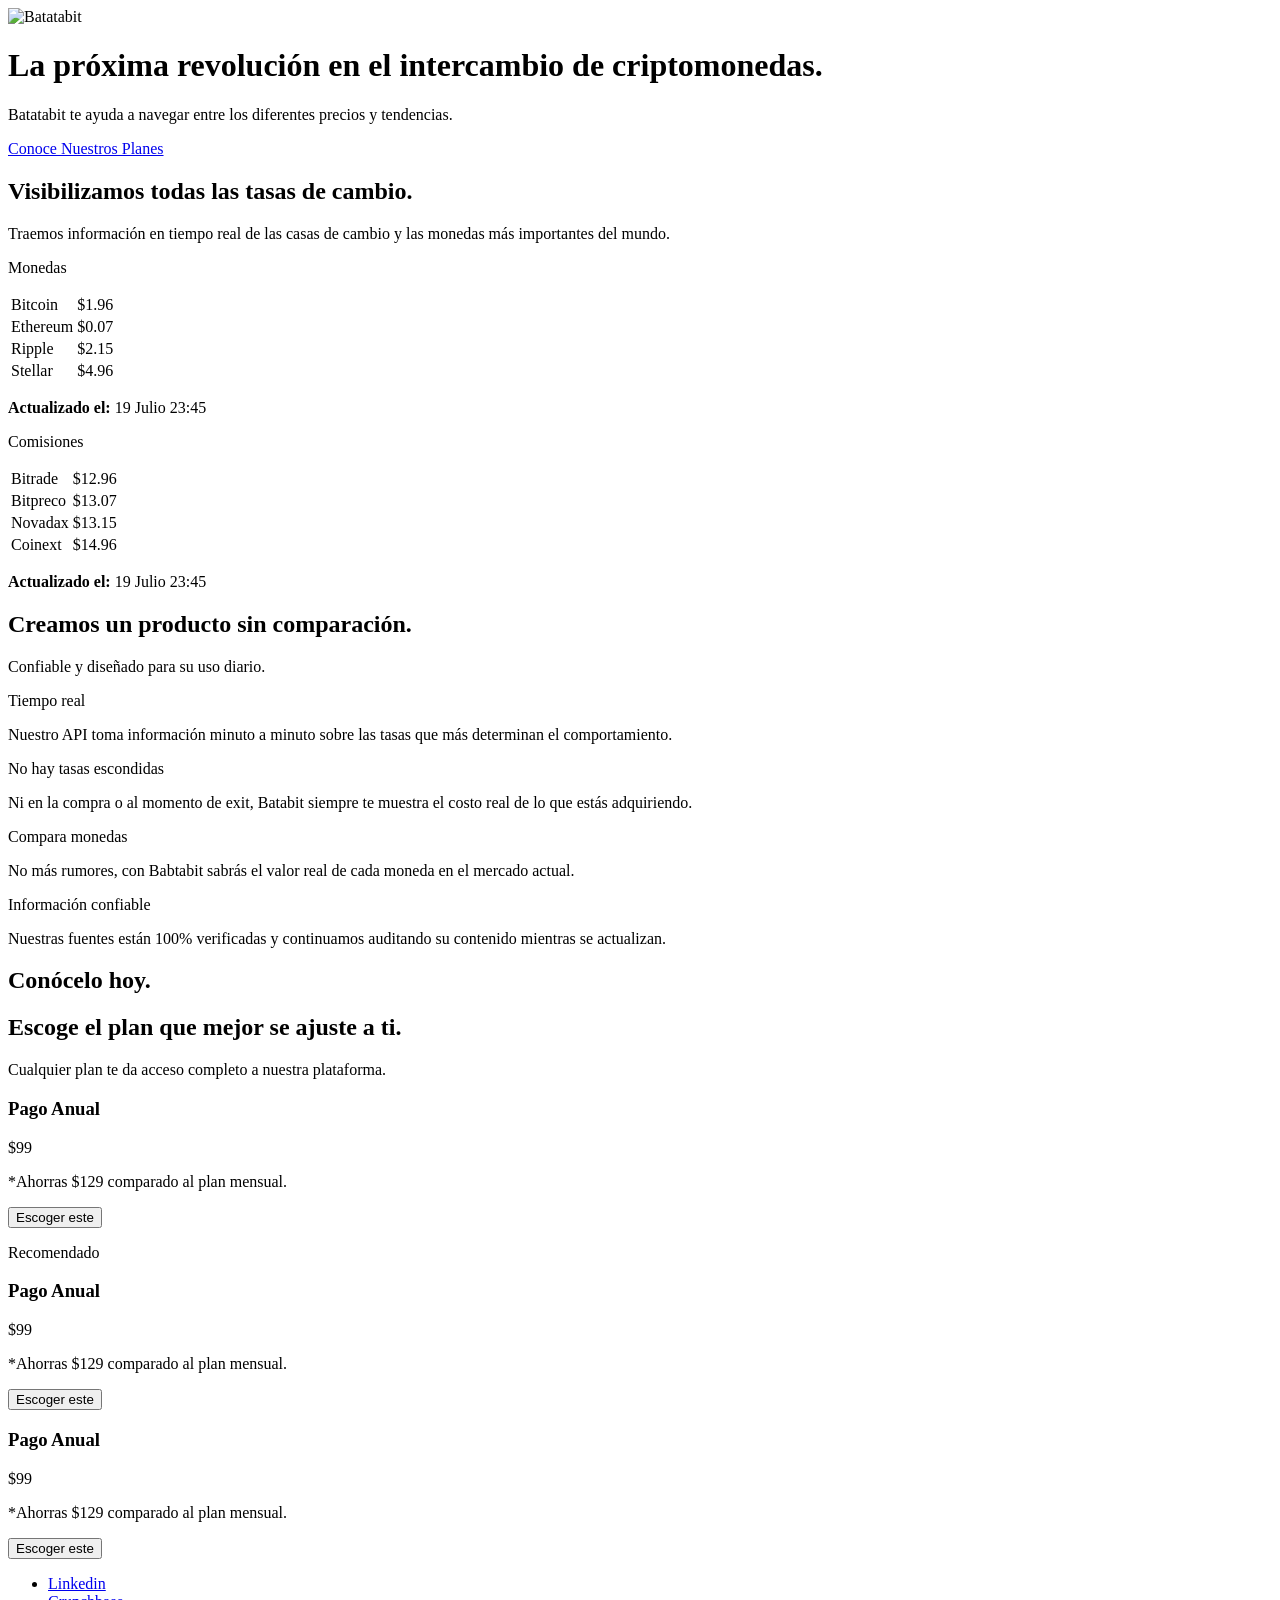
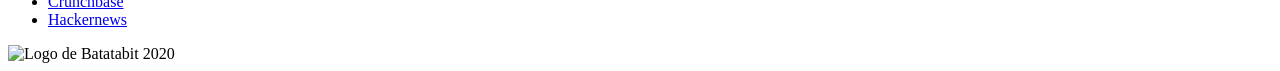
==== index.html @ c87b0e77 "chore(deploy): prepare static site for Cloudflare Pages with security headers" ====
<!DOCTYPE html>
<html lang="es">
<head>
	<meta charset="UTF-8">
	<meta http-equiv="X-UA-Compatible" content="IE=edge">
	<meta name="viewport" content="width=device-width, initial-scale=1.0">
	<meta name="description" content="Batatabit te ayuda a navegar entre los diferentes precios y tendencias del mercado de criptomonedas.">
	<title>Batatabit</title>
	<link rel="icon" type="image/svg+xml" href="./assets/icons/batata.svg" />
	<link rel="preconnect" href="https://fonts.googleapis.com" />
	<link rel="preconnect" href="https://fonts.gstatic.com" crossorigin />
	<link href="https://fonts.googleapis.com/css2?family=DM+Sans:wght@400;500;700&family=Inter:wght@400;500&display=swap" rel="stylesheet" />
	<link rel="stylesheet" href="./styles.css" />
	<link rel="stylesheet" href="./css/tablet.css" media="(min-width: 930px)" />
</head>
<body>
	<header>
		<img src="./assets/img/logo.svg" alt="Batatabit">
		<div class="header--title-container">
			<h1>La próxima revolución en el intercambio de criptomonedas.</h1>
			<p>Batatabit te ayuda a navegar entre los diferentes precios y tendencias.</p>
			<a href="#plans" class="header--button">
				Conoce Nuestros Planes <span></span>
			</a>
		</div>
	</header>
	<main>
		<section class="main-change-container">
			<div class="backgroundImg"></div>
			<div class="main-change-container--title">
				<h2>Visibilizamos todas las tasas de cambio.</h2>
				<p>Traemos información en tiempo real de las casas de cambio y las monedas más importantes del mundo.</p>
			</div>
			<section class="main-tables-container">
				<div class="main-currency-table">
					<p class="currency-table--title">Monedas</p>
					<div class="currency-table-container">
						<table>
							<tr>
								<td class="table__top-left">Bitcoin</td>
								<td class="table__top-right table__right">$1.96 <span class="down"></span></td>
							</tr>
							<tr>
								<td>Ethereum</td>
								<td class="table__right">$0.07 <span class="up"></span></td>
							</tr>
							<tr>
								<td>Ripple</td>
								<td class="table__right">$2.15 <span class="down"></span></td>
							</tr>
							<tr>
								<td class="table__bottom-left">Stellar</td>
								<td class="table__bottom-right table__right">$4.96<span class="down"></span></td>
							</tr>
						</table>
					</div>
					<div class="currency-table--date">
						<p><b>Actualizado el:</b> 19 Julio 23:45</p>
					</div>
				</div>
				<div class="main-currency-table">
					<p class="currency-table--title">Comisiones</p>
					<div class="currency-table-container">
						<table>
							<tr>
								<td class="table__top-left">Bitrade</td>
								<td class="table__top-right table__right">$12.96</td>
							</tr>
							<tr>
								<td>Bitpreco</td>
								<td class="table__right">$13.07</td>
							</tr>
							<tr>
								<td>Novadax</td>
								<td class="table__right">$13.15</td>
							</tr>
							<tr>
								<td class="table__bottom-left">Coinext</td>
								<td class="table__bottom-right table__right">$14.96</td>
							</tr>
						</table>
					</div>
					<div class="currency-table--date">
						<p><b>Actualizado el:</b> 19 Julio 23:45</p>
					</div>
				</div>
			</section>
		</section>
		<section class="main-product-detail">
			<span class="product-detail--batata-logo"></span>
			<div class="product-detail--title">
				<h2>Creamos un producto sin comparación.</h2>
				<p>Confiable y diseñado para su uso diario.</p>
			</div>
			<section class="product-cards--container">
				<article class="product-detail--card">
					<span class="clock icon-card"></span>
					<p class="product--card-title">Tiempo real</p>
					<p class="product--card-body">
						Nuestro API toma información minuto a minuto sobre las tasas que más determinan el comportamiento.
					</p>
				</article>
				<article class="product-detail--card">
					<span class="eye icon-card"></span>
					<p class="product--card-title">No hay tasas escondidas</p>
					<p class="product--card-body">
						Ni en la compra o al momento de exit, Batabit siempre te muestra el costo real de lo que estás adquiriendo.
					</p>
				</article>
				<article class="product-detail--card">
					<span class="dolar icon-card"></span>
					<p class="product--card-title">Compara monedas</p>
					<p class="product--card-body">
						No más rumores, con Babtabit sabrás el valor real de cada moneda en el mercado actual.
					</p>
				</article>
				<article class="product-detail--card">
					<span class="circle icon-card"></span>
					<p class="product--card-title">Información confiable</p>
					<p class="product--card-body">
						Nuestras fuentes están 100% verificadas y continuamos auditando su contenido mientras se actualizan.
					</p>
				</article>
			</section>
		</section>
		<section class="bitcoin-img-container">
			<h2>Conócelo hoy.</h2>
		</section>
		<section id="plans" class="main-plans-container">
			<div class="plans--title">
				<h2>Escoge el plan que mejor se ajuste a ti.</h2>
				<p>Cualquier plan te da acceso completo a nuestra plataforma.</p>
			</div>
			<section class="plans-container--slider">
				<article class="plans-container--card">
					<div class="plan-info-container">
						<h3 class="plan-card--title">Pago Anual</h3>
						<p class="plan-card--price"><span>$</span>99</p>
						<p class="plan-card--saving">*Ahorras $129 comparado al plan mensual.</p>
						<button class="plan-card--ca">Escoger este <span></span></button>
					</div>
				</article>
				<article class="plans-container--card">
					<p class="recommended">Recomendado</p>
					<div class="plan-info-container">
						<h3 class="plan-card--title">Pago Anual</h3>
						<p class="plan-card--price"><span>$</span>99</p>
						<p class="plan-card--saving">*Ahorras $129 comparado al plan mensual.</p>
						<button class="plan-card--ca">Escoger este <span></span></button>
					</div>
				</article>
				<article class="plans-container--card">
					<div class="plan-info-container">
						<h3 class="plan-card--title">Pago Anual</h3>
						<p class="plan-card--price"><span>$</span>99</p>
						<p class="plan-card--saving">*Ahorras $129 comparado al plan mensual.</p>
						<button class="plan-card--ca">Escoger este <span></span></button>
					</div>
				</article>
			</section>
		</section>
	</main>
	<footer>
		<section class="left">
			<ul>
				<li><a href="#">Linkedin</a></li>
				<li><a href="#">Crunchbase</a></li>
				<li><a href="#">Hackernews</a></li>
			</ul>
		</section>
		<section class="rigth">
			<img loading="lazy" src="./assets/img/logo-footer.svg" alt="Logo de Batatabit 2020">
		</section>
	</footer>
</body>
</html>
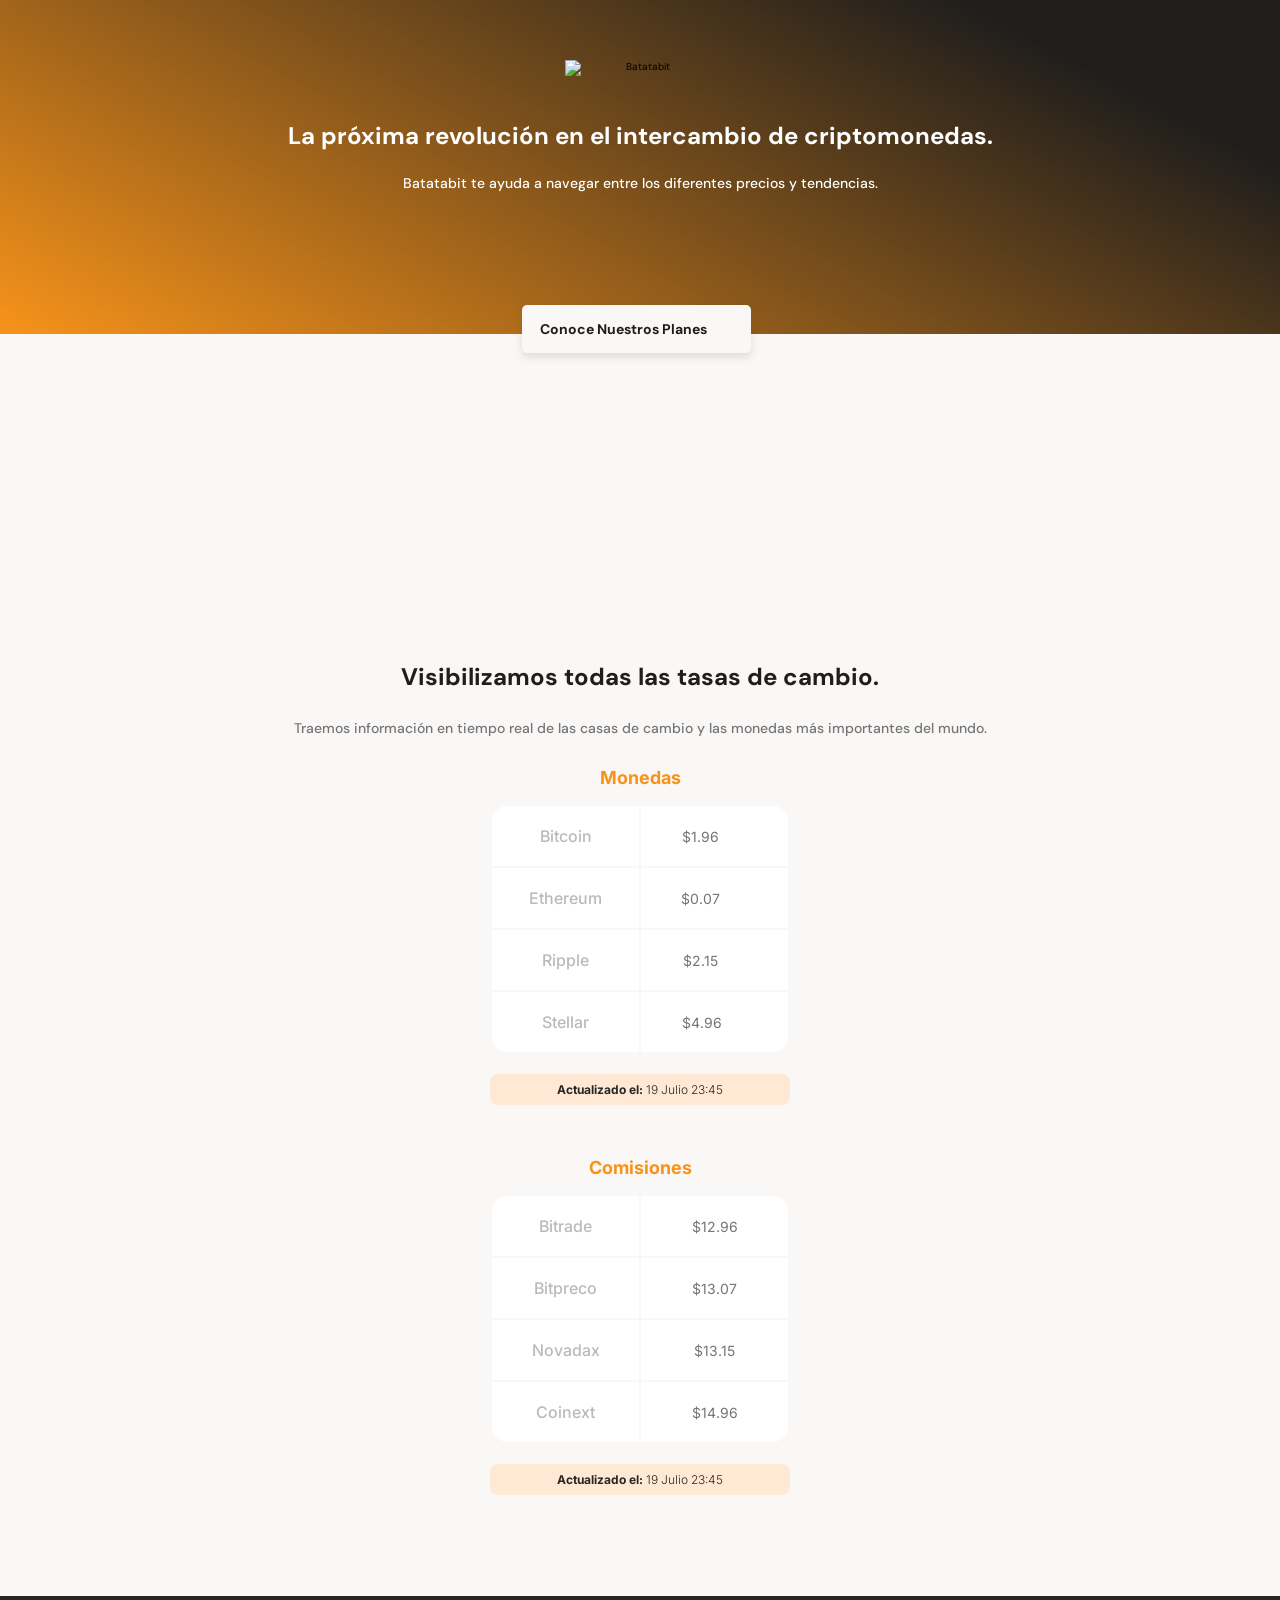
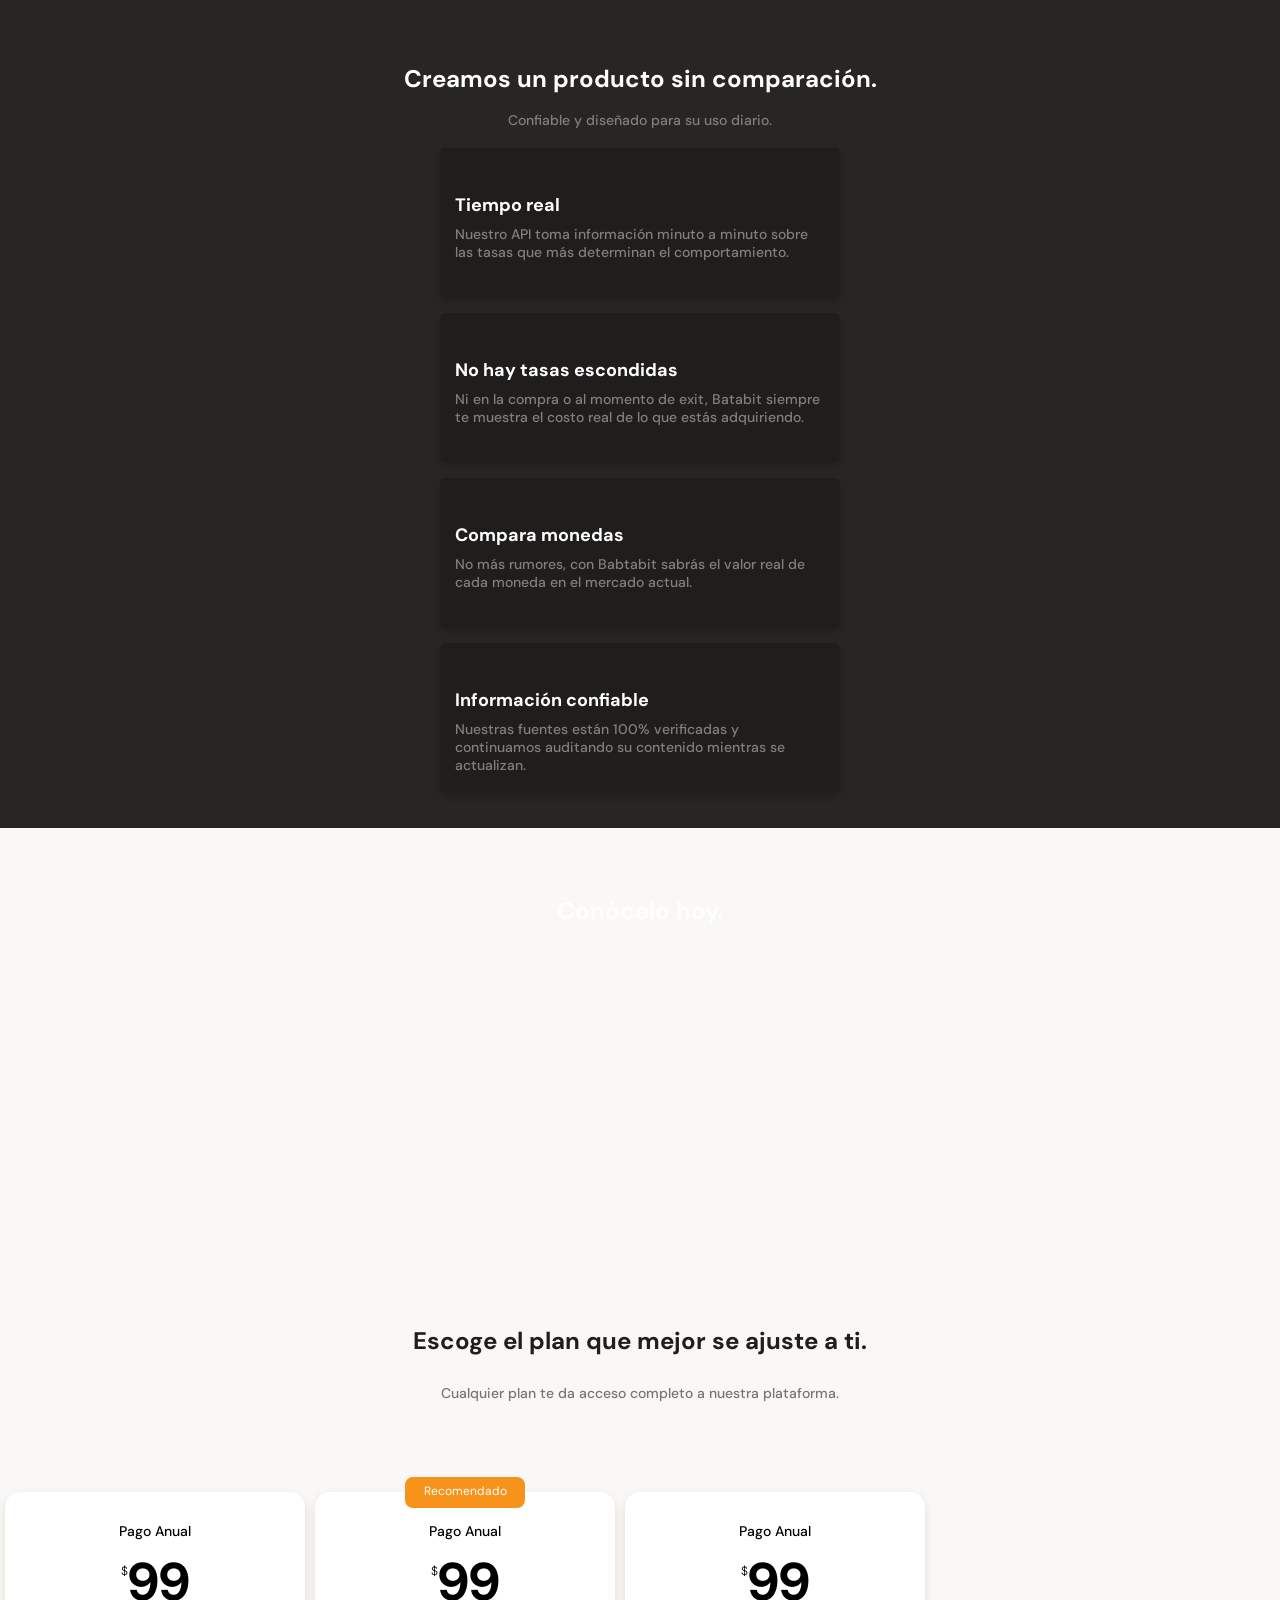
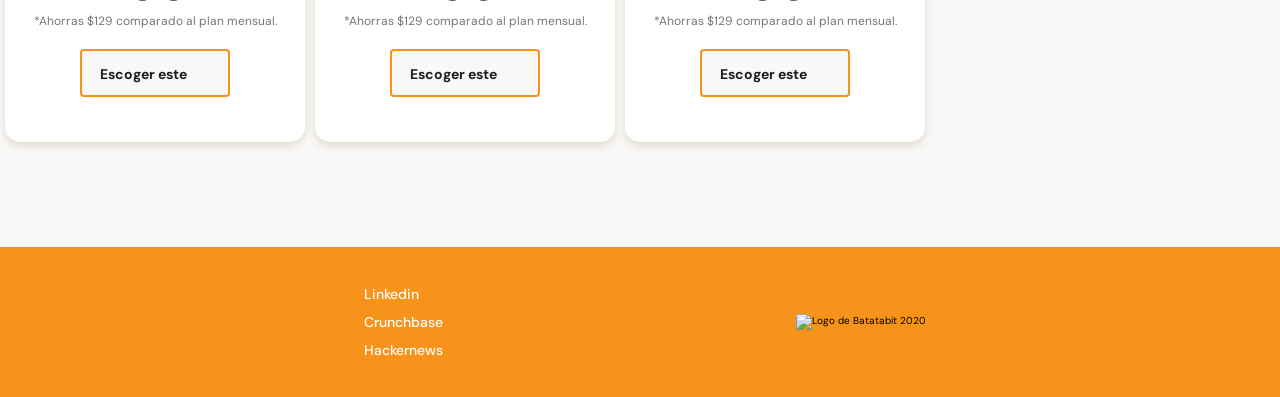
==== commit 9021d931: "fix(pages): allow data: images for Bitcoin.svg, add 404 page and noindex pages.dev" ====
--- a/index.html
+++ b/index.html
@@ -5,6 +5,7 @@
 	<meta http-equiv="X-UA-Compatible" content="IE=edge">
 	<meta name="viewport" content="width=device-width, initial-scale=1.0">
 	<meta name="description" content="Batatabit te ayuda a navegar entre los diferentes precios y tendencias del mercado de criptomonedas.">
+	<link rel="canonical" href="https://batatabit.eliogrc.dev/" />
 	<title>Batatabit</title>
 	<link rel="icon" type="image/svg+xml" href="./assets/icons/batata.svg" />
 	<link rel="preconnect" href="https://fonts.googleapis.com" />
@@ -137,7 +138,7 @@
 						<h3 class="plan-card--title">Pago Anual</h3>
 						<p class="plan-card--price"><span>$</span>99</p>
 						<p class="plan-card--saving">*Ahorras $129 comparado al plan mensual.</p>
-						<button class="plan-card--ca">Escoger este <span></span></button>
+						<button type="button" class="plan-card--ca">Escoger este <span></span></button>
 					</div>
 				</article>
 				<article class="plans-container--card">
@@ -146,7 +147,7 @@
 						<h3 class="plan-card--title">Pago Anual</h3>
 						<p class="plan-card--price"><span>$</span>99</p>
 						<p class="plan-card--saving">*Ahorras $129 comparado al plan mensual.</p>
-						<button class="plan-card--ca">Escoger este <span></span></button>
+						<button type="button" class="plan-card--ca">Escoger este <span></span></button>
 					</div>
 				</article>
 				<article class="plans-container--card">
@@ -154,7 +155,7 @@
 						<h3 class="plan-card--title">Pago Anual</h3>
 						<p class="plan-card--price"><span>$</span>99</p>
 						<p class="plan-card--saving">*Ahorras $129 comparado al plan mensual.</p>
-						<button class="plan-card--ca">Escoger este <span></span></button>
+						<button type="button" class="plan-card--ca">Escoger este <span></span></button>
 					</div>
 				</article>
 			</section>
--- a/styles.css
+++ b/styles.css
@@ -0,0 +1,518 @@
+/*
+1.- Posicionamiento --> static, absolute, relative, fixed
+2.- Modelo de caja (Box model) --> margin, border, padding, content
+3.- Tipografía --> tipos, tamaños de fuente, etc
+4.- Estilos visuales --> box-shadow, border-radius, gradient, etc
+5.- Otros --> reglas CSS y más
+*/
+
+:root {
+	--bitcoin-orange: #f7931a;
+	--soft-orange: #ffe9d5;
+	--secondary-blue: #1a9af7;
+	--soft-blue: #e7f5ff;
+	--warm-black: #282623;
+	--black: #201e1c;
+	--grey: #bababa;
+	--off-white: #faf8f7;
+	--just-white: #fff;
+}
+
+* {
+	box-sizing: border-box;
+	margin: 0;
+	padding: 0;
+}
+
+html {
+	font-size: 62.5%;
+	font-family: "DM Sans", sans-serif;
+	scroll-behavior: smooth;
+}
+header {
+	position: relative;
+	display: flex;
+	flex-direction: column;
+	justify-content: center;
+	width: 100%;
+	min-width: 320px;
+	height: 334px;
+	text-align: center;
+	background: linear-gradient(207.8deg, #201E1C 16.69%, #F7931A 100%);
+}
+
+header img {
+	width: 150px;
+	height: 24px;
+	margin-top: 60px;
+	align-self: center;
+}
+
+.header--title-container {
+	width: 90%;
+	min-width: 288px;
+	max-width: 900px;
+	height: 218px;
+	margin-top: 40px;
+	text-align: center;
+	align-self: center;
+}
+
+.header--title-container h1 {
+	font-size: 2.4rem;
+	font-weight: bold;
+	line-height: 2.6rem;
+	color: var(--just-white);
+}
+
+.header--title-container p {
+	margin-top: 25px;
+	font-size: 1.4rem;
+	font-weight: 500;
+	line-height: 1.8rem;
+	color: var(--just-white);
+}
+
+.header--title-container .header--button {
+	position: absolute;
+	left: calc(50% - 118px);
+	top: 270px;
+	display: block;
+	margin-top: 35px;
+	padding: 15px;
+	width: 229px;
+	height: 48px;
+	background-color: var(--off-white);
+	/*Sombra*/
+	box-shadow: 0px 4px 8px rgba(89, 73, 30, 0.16);
+	border: none;
+	border-radius: 5px;
+	font-size: 1.4rem;
+	font-weight: bold;
+	text-decoration: none;
+	color: var(--black);
+}
+
+.header--button span {
+	display: inline-block;
+	width: 13px;
+	height: 8px;
+	margin-left: 10px;
+	background-image: url('./assets/icons/down-arrow.svg');
+}
+
+/* main */
+
+main {
+	width: 100%;
+	height: auto;
+	background-color: var(--off-white);
+}
+
+.main-change-container {
+	height: 100%;
+	height: auto;
+	padding-top: 80px;
+	padding-bottom: 80px;
+	text-align: center;
+}
+
+.main-change-container--title {
+	width: 90%;
+	min-width: 288px;
+	max-width: 900px;
+	margin: 0 auto;
+}
+.main-change-container .backgroundImg {
+	width: 200px;
+	height: 200px;
+	margin: 0 auto;
+	margin-bottom: 50px;
+	background-image: url('./assets/img/Bitcoin.svg');
+	background-size: cover;
+	background-position: center;
+	background-repeat: no-repeat;
+}
+
+.main-change-container h2 {
+	margin-top: 30px;
+	font-size: 2.4rem;
+	font-weight: bold;
+	line-height: 2.6rem;
+	color: var(--black);
+}
+
+.main-change-container p {
+	margin-top: 30px;
+	font-size: 1.4rem;
+	font-weight: 500;
+	line-height: 1.6rem;
+	color: #757575
+}
+
+/* tables */
+
+.main-currency-table {
+	width: 70%;
+	min-width: 235px;
+	max-width: 500px;
+	height: 360px;
+	margin: 0 auto;
+	font-family: "Inter", sans-serif;
+}
+
+.main-currency-table .currency-table--title {
+	margin-bottom: 15px;
+	font-size: 1.8rem;
+	font-weight: bold;
+	line-height: 2.3rem;
+	color: var(--bitcoin-orange);
+}
+
+.currency-table-container {
+	width: 90%;
+	min-width: 230px;
+	max-width: 300px;
+	height: 250px;
+	margin: 0 auto;
+}
+
+.currency-table-container table {
+	width: 100%;
+	height: 100%;
+}
+
+.currency-table-container td {
+	width: 50%;
+	font-size: 1.6rem;
+	font-weight: 500;
+	line-height: 1.9rem;
+	color: var(--grey);
+	background-color: var(--just-white);
+}
+
+.currency-table-container .table__top-left {
+	border-radius: 15px 0 0 0;
+}
+
+.currency-table-container .table__top-right {
+	border-radius: 0 15px 0 0;
+}
+
+.currency-table-container .table__bottom-left {
+	border-radius: 0 0 0 15px;
+}
+
+.currency-table-container .table__bottom-right {
+	border-radius: 0 0 15px 0;
+}
+
+.currency-table-container .table__right {
+	font-size: 1.4rem;
+	font-weight: normal;
+	line-height: 1.7rem;
+	color: #757575;
+}
+
+.currency-table-container .down {
+	display: inline-block;
+	width: 15px;
+	height: 15px;
+	margin-left: 10px;
+	background-image: url('./assets/icons/trending-down.svg');
+	background-size: cover;
+	background-position: center;
+	background-repeat: no-repeat;
+}
+
+.currency-table-container .up {
+	display: inline-block;
+	width: 15px;
+	height: 15px;
+	margin-left: 10px;
+	background-image: url('./assets/icons/trending-up.svg');
+	background-size: cover;
+	background-position: center;
+	background-repeat: no-repeat;
+}
+
+.currency-table--date {
+	width: 90%;
+	min-width: 230px;
+	max-width: 300px;
+	margin: 0 auto;
+	margin-top: 20px;
+	padding: 8px;
+	background-color: var(--soft-orange);
+	border-radius: 8px;
+}
+
+.currency-table--date p {
+	margin: 0;
+	font-size: 1.2rem;
+	line-height: 1.5rem;
+	font-weight: 300;
+	color: var(--warm-black);
+}
+
+.main-product-detail {
+	position: relative;
+	width: 100%;
+	min-width: 320px;
+	height: auto;
+	padding: 20px 10px;
+	background-color: var(--warm-black);
+}
+
+.product-detail--batata-logo {
+	position: absolute;
+	top: calc(0% - 12.5px);
+	left: calc(50% - 20px);
+	width: 40px;
+	height: 25px;
+	background-image: url('./assets/icons/batata.svg');
+	background-size: cover;
+	background-position: center;
+	background-repeat: no-repeat;
+}
+
+.product-detail--title {
+	width: 90%;
+	min-width: 288px;
+	height: auto;
+	margin: 0 auto;
+	margin-top: 50px;
+	text-align: center;
+}
+
+.product-detail--title h2 {
+	margin-bottom: 20px;
+	font-size: 2.4rem;
+	font-weight: bold;
+	line-height: 2.6rem;
+	color: var(--just-white);
+}
+
+.product-detail--title p {
+	margin-bottom: 20px;
+	font-size: 1.4rem;
+	font-weight: 500;
+	line-height: 1.6rem;
+	color: #808080;
+}
+
+.product-detail--card {
+	width: 90%;
+	min-width: 288px;
+	max-width: 400px;
+	min-height: 150px;
+	margin: 15px auto;
+	padding: 15px;
+	background-color: var(--black);
+	border-radius: 5px;
+	box-shadow: 0 4px 8px rgba(0, 0, 0, 0.16);
+}
+
+.product-detail--card .icon-card {
+	display: inline-block;
+	width: 20px;
+	height: 20px;
+	margin-bottom: 10px;
+	background-size: cover;
+	background-position: center;
+	background-repeat: no-repeat;
+}
+
+.clock {
+	background-image: url('./assets/icons/clock.svg');
+}
+
+.eye {
+	background-image: url('./assets/icons/eye.svg')
+}
+
+.dolar {
+	background-image: url('./assets/icons/dollar-sign.svg')
+}
+
+.circle {
+	background-image: url('./assets/icons/check-circle.svg')
+}
+
+.product--card-title {
+	margin-bottom: 10px;
+	font-size: 1.8rem;
+	font-weight: bold;
+	line-height: 1.9rem;
+	color: var(--just-white);
+}
+
+.product--card-body {
+	font-size: 1.4rem;
+	font-weight: 500;
+	line-height: 1.8rem;
+	color: #808080;
+}
+
+.bitcoin-img-container {
+	width: 100%;
+	min-width: 320px;
+	height: 50vh;
+	background-image: url('./assets/img/bitcoinbaby2x.jpg');
+	background-position: center;
+	background-size: cover;
+	background-repeat: no-repeat;
+	text-align: center;
+}
+
+.bitcoin-img-container h2 {
+	padding-top: 70px;
+	font-size: 2.4rem;
+	font-weight: bold;
+	line-height: 2.6rem;
+	color: var(--just-white);
+}
+
+.main-plans-container {
+	width: 100%;
+	min-width: 320px;
+	padding-bottom: 70px;
+	text-align: center;
+}
+
+.plans--title {
+	width: 90%;
+	min-width: 288px;
+	height: auto;
+	margin: 0 auto;
+	margin-bottom: 40px;
+}
+
+.plans--title h2 {
+	padding-top: 50px;
+	font-size: 2.4rem;
+	font-weight: bold;
+	line-height: 2.6rem;
+	color: var(--black);
+}
+
+.plans--title p {
+	padding-top: 30px;
+	font-size: 1.4rem;
+	font-weight: 500;
+	line-height: 1.8rem;
+	color: #757575;
+}
+
+.main-plans-container .plans-container--slider {
+	display: flex;
+	height: 335px;
+	overflow-x: scroll;
+	overflow-y: hidden;
+	overscroll-behavior-x: contain;
+	scroll-snap-type: x proximity;
+	/* gap: 30px */
+}
+
+.plans-container--card {
+	position: relative;
+	scroll-snap-align: center;
+	width: 70%;
+	min-width: 190px;
+	max-width: 300px;
+	height: 250px;
+	margin: 50px 5px 0;
+	padding: 0 15px;
+	background-color: var(--just-white);
+	border-radius: 15px;
+	box-shadow:  0 4px 8px rgba(89, 73, 0, 0.16);
+}
+
+.plans-container--card .recommended {
+	position: absolute;
+	left: calc(50% - 60px);
+	top: -15px;
+	font-size: 1.2rem;
+	width: 120px;
+	height: 31px;
+	padding: 6px;
+	background-color: var(--bitcoin-orange);
+	border-radius: 8px;
+	color: var(--just-white);
+}
+
+.plans-container--card .plan-info-container .plan-card--title {
+	padding-top: 30px;
+	font-size: 1.4rem;
+	font-weight: 500;
+	line-height: 1.8rem;
+	color: black
+}
+
+.plans-container--card .plan-info-container .plan-card--price {
+	padding: 5px 0;
+	font-size: 5.3rem;
+	font-weight: bold;
+	line-height: 5.3rem;
+	color: black;
+}
+
+.plans-container--card .plan-info-container .plan-card--price span{
+	font-size: 1.2rem;
+	font-weight: 300;
+	vertical-align: 25px;
+}
+
+.plans-container--card .plan-info-container .plan-card--saving {
+	font-size: 1.2rem;
+	color: #757575
+}
+
+.plans-container--card .plan-info-container  .plan-card--ca {
+	width: 150px;
+	height: 48px;
+	margin-top: 20px;
+	background-color: #faf8f7;
+	border: 2px solid var(--bitcoin-orange);
+	border-radius: 4px;
+	font-size: 1.4rem;
+	font-weight: bold;
+	line-height: 1.8rem;
+	color: var(--black);
+	font-family: "DM Sans", sans-serif;
+}
+
+.plans-container--card .plan-info-container  .plan-card--ca span {
+	display: inline-block;
+	width: 20px;
+	height: 20px;
+	background-image: url('./assets/icons/orange-right-arrow.svg');
+	vertical-align: text-bottom;
+}
+
+footer {
+	display: flex;
+	align-items: center;
+	justify-content: space-evenly;
+	width: 100%;
+	height: 150px;
+	padding-left: 10px;
+	background-color: var(--bitcoin-orange);
+}
+
+footer .left ul {
+	font-size: 1.4rem;
+	font-weight: 500;
+	line-height: 1.8rem;
+	list-style: none;
+}
+
+.left li {
+	margin:  10px 0;
+}
+
+.left a {
+	text-decoration: none;
+	color: var(--just-white);
+}
+
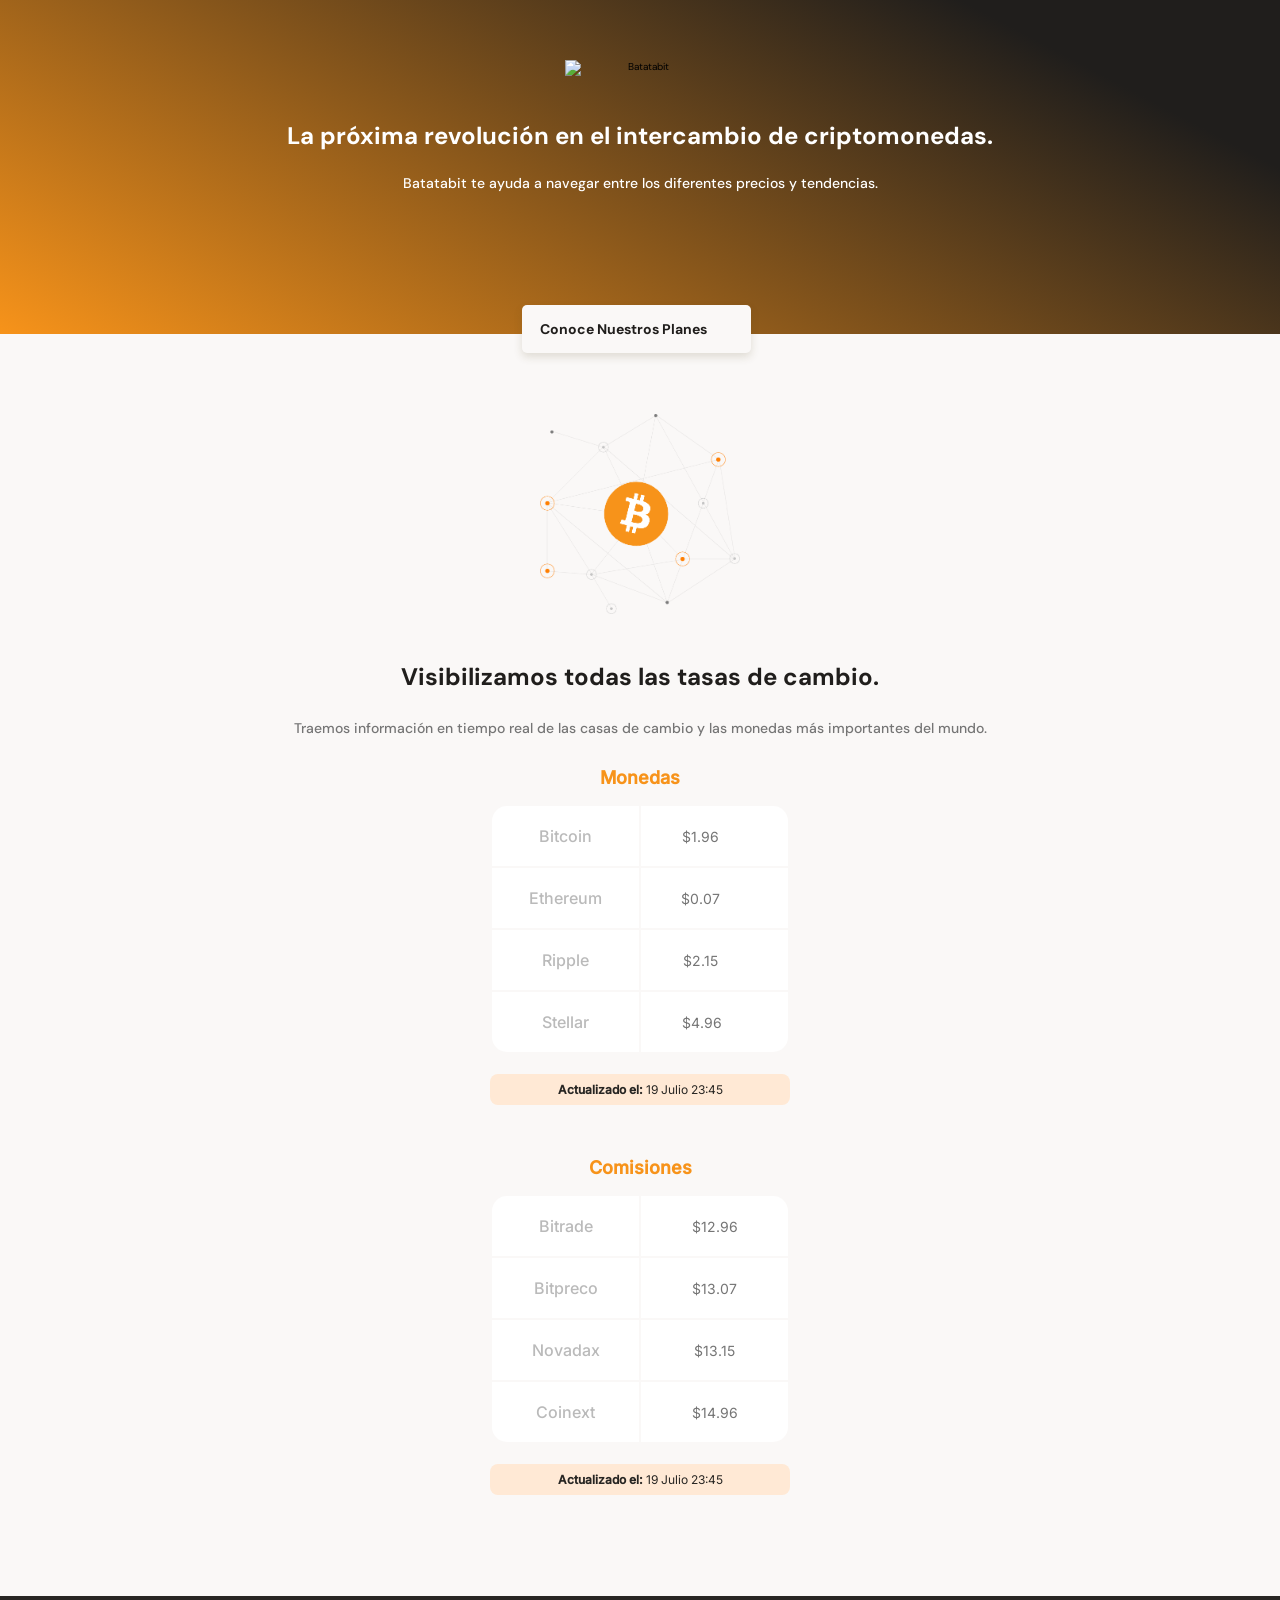
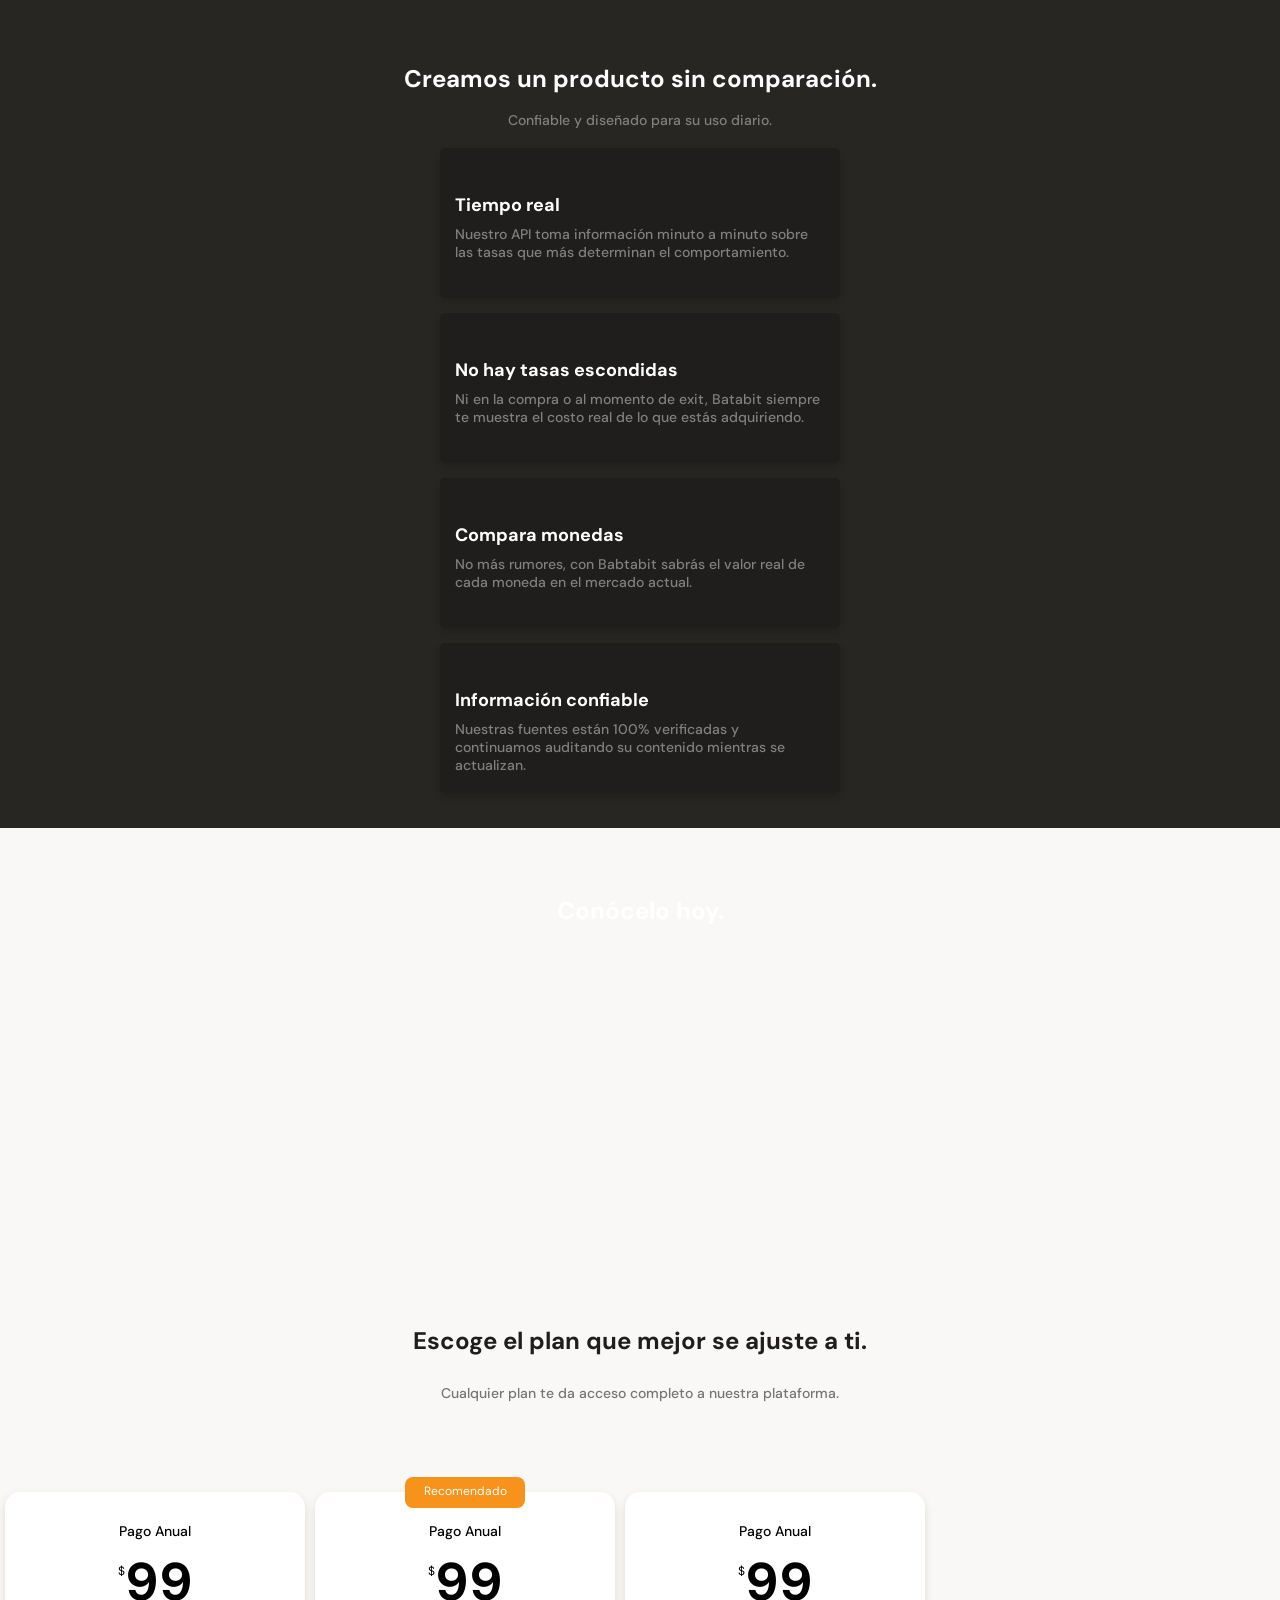
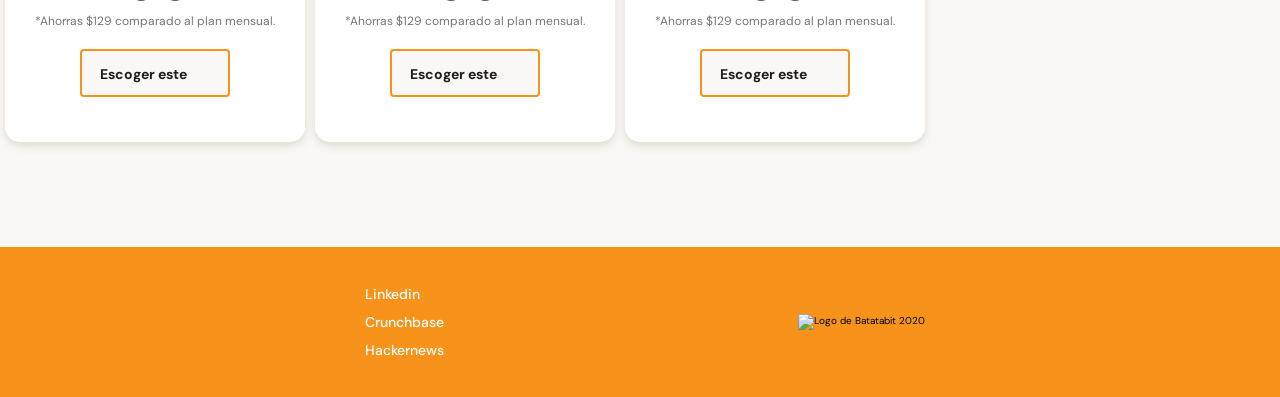
==== commit 2394d4a8: "security: self-host fonts, extract Bitcoin PNG and lock down CSP to self-only" ====
--- a/index.html
+++ b/index.html
@@ -8,9 +8,7 @@
 	<link rel="canonical" href="https://batatabit.eliogrc.dev/" />
 	<title>Batatabit</title>
 	<link rel="icon" type="image/svg+xml" href="./assets/icons/batata.svg" />
-	<link rel="preconnect" href="https://fonts.googleapis.com" />
-	<link rel="preconnect" href="https://fonts.gstatic.com" crossorigin />
-	<link href="https://fonts.googleapis.com/css2?family=DM+Sans:wght@400;500;700&family=Inter:wght@400;500&display=swap" rel="stylesheet" />
+	<link rel="stylesheet" href="./css/fonts.css" />
 	<link rel="stylesheet" href="./styles.css" />
 	<link rel="stylesheet" href="./css/tablet.css" media="(min-width: 930px)" />
 </head>
--- a/css/fonts.css
+++ b/css/fonts.css
@@ -0,0 +1,37 @@
+/* DM Sans (variable 400-700, self-hosted) */
+@font-face {
+	font-family: 'DM Sans';
+	font-style: normal;
+	font-weight: 400 700;
+	font-display: swap;
+	src: url('../assets/fonts/dm-sans-latin-ext.woff2') format('woff2');
+	unicode-range: U+0100-02BA, U+02BD-02C5, U+02C7-02CC, U+02CE-02D7, U+02DD-02FF, U+0304, U+0308, U+0329, U+1D00-1DBF, U+1E00-1E9F, U+1EF2-1EFF, U+2020, U+20A0-20AB, U+20AD-20C4, U+2113, U+2C60-2C7F, U+A720-A7FF;
+}
+
+@font-face {
+	font-family: 'DM Sans';
+	font-style: normal;
+	font-weight: 400 700;
+	font-display: swap;
+	src: url('../assets/fonts/dm-sans-latin.woff2') format('woff2');
+	unicode-range: U+0000-00FF, U+0131, U+0152-0153, U+02BB-02BC, U+02C6, U+02DA, U+02DC, U+0304, U+0308, U+0329, U+2000-206F, U+20AC, U+2122, U+2191, U+2193, U+2212, U+2215, U+FEFF, U+FFFD;
+}
+
+/* Inter (variable 400-500, self-hosted) */
+@font-face {
+	font-family: 'Inter';
+	font-style: normal;
+	font-weight: 400 500;
+	font-display: swap;
+	src: url('../assets/fonts/inter-latin-ext.woff2') format('woff2');
+	unicode-range: U+0100-02BA, U+02BD-02C5, U+02C7-02CC, U+02CE-02D7, U+02DD-02FF, U+0304, U+0308, U+0329, U+1D00-1DBF, U+1E00-1E9F, U+1EF2-1EFF, U+2020, U+20A0-20AB, U+20AD-20C4, U+2113, U+2C60-2C7F, U+A720-A7FF;
+}
+
+@font-face {
+	font-family: 'Inter';
+	font-style: normal;
+	font-weight: 400 500;
+	font-display: swap;
+	src: url('../assets/fonts/inter-latin.woff2') format('woff2');
+	unicode-range: U+0000-00FF, U+0131, U+0152-0153, U+02BB-02BC, U+02C6, U+02DA, U+02DC, U+0304, U+0308, U+0329, U+2000-206F, U+20AC, U+2122, U+2191, U+2193, U+2212, U+2215, U+FEFF, U+FFFD;
+}
--- a/styles.css
+++ b/styles.css
@@ -128,7 +128,7 @@
 	height: 200px;
 	margin: 0 auto;
 	margin-bottom: 50px;
-	background-image: url('./assets/img/Bitcoin.svg');
+	background-image: url('./assets/img/Bitcoin.png');
 	background-size: cover;
 	background-position: center;
 	background-repeat: no-repeat;
